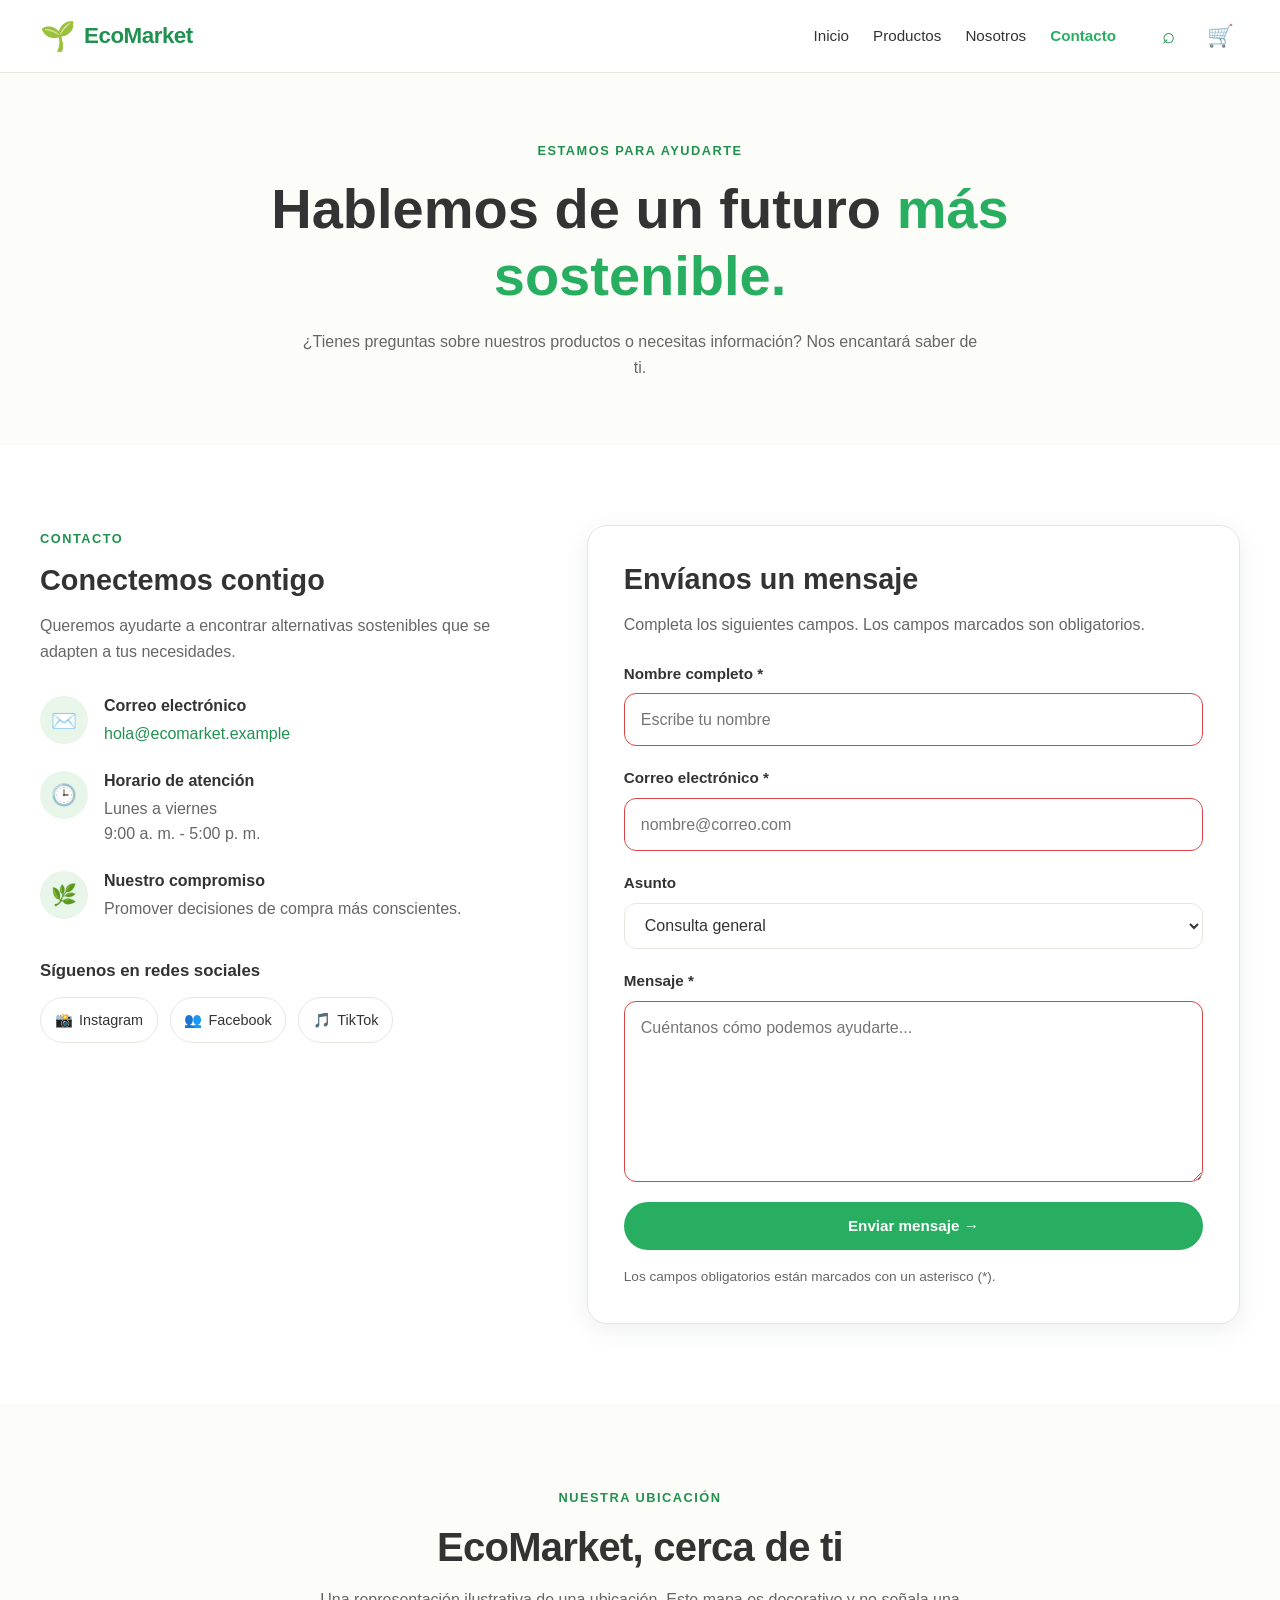
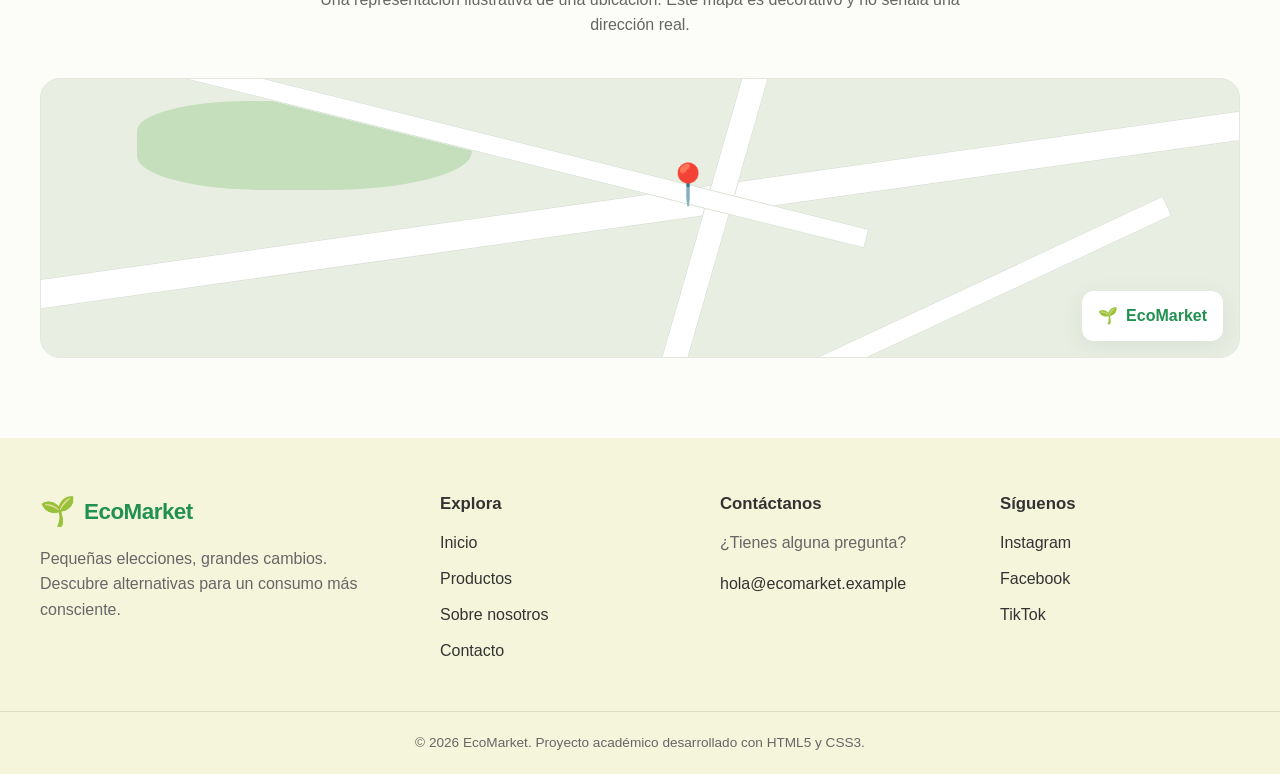
==== views/contacto.html @ 6c102ef0 "feat: :pushpin: feat(contacto): Crear página de contacto con formulario y mapa ilustrativo Se incorp" ====
<!DOCTYPE html>
<html lang="es">

<head>
    <meta charset="UTF-8">
    <meta name="viewport" content="width=device-width, initial-scale=1.0">

    <meta name="description"
        content="Contacta con EcoMarket para resolver tus dudas sobre nuestros productos ecológicos y sostenibles.">

    <title>Contacto | EcoMarket</title>

    <!-- Hojas de estilo -->
    <link rel="stylesheet" href="../css/main.css">
    <link rel="stylesheet" href="../css/layout.css">
    <link rel="stylesheet" href="../css/components.css">
    <link rel="stylesheet" href="../css/animations.css">
</head>

<body>

    <!-- ENCABEZADO -->

    <header class="header">

        <div class="container header__content">

            <a href="../index.html"
                class="logo"
                aria-label="EcoMarket, página de inicio">

                <span class="logo__icon" aria-hidden="true">🌱</span>
                <span class="logo__text">EcoMarket</span>

            </a>

            <nav class="nav" aria-label="Navegación principal">

                <ul class="nav__list">

                    <li>
                        <a href="../index.html" class="nav__link">
                            Inicio
                        </a>
                    </li>

                    <li>
                        <a href="productos.html" class="nav__link">
                            Productos
                        </a>
                    </li>

                    <li>
                        <a href="sobre-nosotros.html" class="nav__link">
                            Nosotros
                        </a>
                    </li>

                    <li>
                        <a href="contacto.html"
                            class="nav__link nav__link--active"
                            aria-current="page">
                            Contacto
                        </a>
                    </li>

                </ul>

            </nav>

            <div class="header__actions">

                <a href="productos.html"
                    class="header__icon"
                    aria-label="Explorar productos">
                    ⌕
                </a>

                <a href="productos.html"
                    class="header__icon"
                    aria-label="Ver catálogo">
                    🛒
                </a>

            </div>

        </div>

    </header>


    <!-- CONTENIDO PRINCIPAL -->

    <main>

        <!-- PRESENTACIÓN -->

        <section class="contact-hero">

            <div class="container contact-hero__content">

                <span class="section__eyebrow">
                    ESTAMOS PARA AYUDARTE
                </span>

                <h1>
                    Hablemos de un futuro
                    <span>más sostenible.</span>
                </h1>

                <p>
                    ¿Tienes preguntas sobre nuestros productos o necesitas
                    información? Nos encantará saber de ti.
                </p>

            </div>

        </section>


        <!-- FORMULARIO E INFORMACIÓN -->

        <section class="container contact-layout">

            <!-- INFORMACIÓN DE CONTACTO -->

            <div class="contact-info">

                <span class="section__eyebrow">
                    CONTACTO
                </span>

                <h2>Conectemos contigo</h2>

                <p>
                    Queremos ayudarte a encontrar alternativas sostenibles
                    que se adapten a tus necesidades.
                </p>


                <article class="contact-info__item">

                    <span class="contact-info__icon"
                        aria-hidden="true">
                        ✉️
                    </span>

                    <div>
                        <h3>Correo electrónico</h3>

                        <a href="mailto:hola@ecomarket.example">
                            hola@ecomarket.example
                        </a>
                    </div>

                </article>


                <article class="contact-info__item">

                    <span class="contact-info__icon"
                        aria-hidden="true">
                        🕒
                    </span>

                    <div>
                        <h3>Horario de atención</h3>

                        <p>
                            Lunes a viernes<br>
                            9:00 a. m. - 5:00 p. m.
                        </p>
                    </div>

                </article>


                <article class="contact-info__item">

                    <span class="contact-info__icon"
                        aria-hidden="true">
                        🌿
                    </span>

                    <div>
                        <h3>Nuestro compromiso</h3>

                        <p>
                            Promover decisiones de compra más conscientes.
                        </p>
                    </div>

                </article>


                <!-- REDES SOCIALES -->

                <div class="contact-social">

                    <h3>Síguenos en redes sociales</h3>

                    <div class="contact-social__links">

                        <a href="https://www.instagram.com/"
                            target="_blank"
                            rel="noopener noreferrer"
                            aria-label="Instagram de EcoMarket">

                            <span aria-hidden="true">📸</span>
                            Instagram

                        </a>

                        <a href="https://www.facebook.com/"
                            target="_blank"
                            rel="noopener noreferrer"
                            aria-label="Facebook de EcoMarket">

                            <span aria-hidden="true">👥</span>
                            Facebook

                        </a>

                        <a href="https://www.tiktok.com/"
                            target="_blank"
                            rel="noopener noreferrer"
                            aria-label="TikTok de EcoMarket">

                            <span aria-hidden="true">🎵</span>
                            TikTok

                        </a>

                    </div>

                </div>

            </div>


            <!-- FORMULARIO -->

            <div class="contact-form-panel">

                <h2>Envíanos un mensaje</h2>

                <p class="contact-form__intro">
                    Completa los siguientes campos. Los campos marcados
                    son obligatorios.
                </p>

                <form class="contact-form" action="#" method="get">

                    <div class="form-group">

                        <label for="nombre">
                            Nombre completo *
                        </label>

                        <input
                            class="form-control"
                            type="text"
                            id="nombre"
                            name="nombre"
                            placeholder="Escribe tu nombre"
                            autocomplete="name"
                            minlength="2"
                            required>

                    </div>


                    <div class="form-group">

                        <label for="email">
                            Correo electrónico *
                        </label>

                        <input
                            class="form-control"
                            type="email"
                            id="email"
                            name="email"
                            placeholder="nombre@correo.com"
                            autocomplete="email"
                            required>

                    </div>


                    <div class="form-group">

                        <label for="asunto">
                            Asunto
                        </label>

                        <select
                            class="form-control"
                            id="asunto"
                            name="asunto">

                            <option value="consulta">
                                Consulta general
                            </option>

                            <option value="productos">
                                Información sobre productos
                            </option>

                            <option value="sostenibilidad">
                                Sostenibilidad
                            </option>

                            <option value="otro">
                                Otro asunto
                            </option>

                        </select>

                    </div>


                    <div class="form-group">

                        <label for="mensaje">
                            Mensaje *
                        </label>

                        <textarea
                            class="form-control"
                            id="mensaje"
                            name="mensaje"
                            rows="6"
                            minlength="10"
                            placeholder="Cuéntanos cómo podemos ayudarte..."
                            required></textarea>

                    </div>


                    <button
                        class="btn btn--primary contact-form__submit"
                        type="submit">

                        Enviar mensaje →

                    </button>

                    <p class="contact-form__note">
                        Los campos obligatorios están marcados con un
                        asterisco (*).
                    </p>

                </form>

            </div>

        </section>


        <!-- MAPA ESTÁTICO ILUSTRATIVO -->

        <section class="contact-location section">

            <div class="container">

                <div class="section__heading">

                    <span class="section__eyebrow">
                        NUESTRA UBICACIÓN
                    </span>

                    <h2>EcoMarket, cerca de ti</h2>

                    <p>
                        Una representación ilustrativa de una ubicación.
                        Este mapa es decorativo y no señala una dirección real.
                    </p>

                </div>


                <div class="contact-map"
                    role="img"
                    aria-label="Mapa ilustrativo con calles, zona verde y un marcador de ubicación">

                    <div class="contact-map__park"></div>

                    <div class="contact-map__road contact-map__road--one"></div>

                    <div class="contact-map__road contact-map__road--two"></div>

                    <div class="contact-map__road contact-map__road--three"></div>

                    <div class="contact-map__road contact-map__road--four"></div>

                    <div class="contact-map__marker" aria-hidden="true">
                        📍
                    </div>

                    <div class="contact-map__label">
                        <span aria-hidden="true">🌱</span>
                        EcoMarket
                    </div>

                </div>

            </div>

        </section>

    </main>


    <!-- PIE DE PÁGINA -->

    <footer class="footer">

        <div class="container footer__content">

            <div class="footer__brand">

                <a href="../index.html" class="logo logo--footer">

                    <span class="logo__icon" aria-hidden="true">🌱</span>
                    <span class="logo__text">EcoMarket</span>

                </a>

                <p>
                    Pequeñas elecciones, grandes cambios.
                    Descubre alternativas para un consumo más consciente.
                </p>

            </div>


            <div class="footer__column">

                <h2>Explora</h2>

                <ul>
                    <li><a href="../index.html">Inicio</a></li>
                    <li><a href="productos.html">Productos</a></li>
                    <li><a href="sobre-nosotros.html">Sobre nosotros</a></li>
                    <li><a href="contacto.html">Contacto</a></li>
                </ul>

            </div>


            <div class="footer__column">

                <h2>Contáctanos</h2>

                <p>¿Tienes alguna pregunta?</p>

                <a href="mailto:hola@ecomarket.example">
                    hola@ecomarket.example
                </a>

            </div>


            <div class="footer__column">

                <h2>Síguenos</h2>

                <div class="footer__social">

                    <a href="https://www.instagram.com/"
                        target="_blank"
                        rel="noopener noreferrer">
                        Instagram
                    </a>

                    <a href="https://www.facebook.com/"
                        target="_blank"
                        rel="noopener noreferrer">
                        Facebook
                    </a>

                    <a href="https://www.tiktok.com/"
                        target="_blank"
                        rel="noopener noreferrer">
                        TikTok
                    </a>

                </div>

            </div>

        </div>


        <div class="footer__bottom">

            <div class="container">

                <p>
                    &copy; 2026 EcoMarket. Proyecto académico
                    desarrollado con HTML5 y CSS3.
                </p>

            </div>

        </div>

    </footer>

</body>

</html>
---- css/main.css ----
/* EC0MARKET - ESTILOS GENERALES
   Archivo: main.css */


/* 1. VARIABLES GLOBALES */

:root {
    /* Colores principales */
    --color-primary: #27ae60;
    --color-primary-dark: #219150;
    --color-primary-light: #e8f5e9;

    /* Colores naturales */
    --color-beige: #f5f5dc;
    --color-background: #fcfdf9;
    --color-white: #ffffff;

    /* Colores de texto */
    --color-text: #333333;
    --color-text-light: #666666;

    /* Colores complementarios */
    --color-border: #e5e7df;
    --color-earth: #8b7355;

    /* Tipografía */
    --font-primary: Arial, Helvetica, sans-serif;

    /* Tamaños */
    --container-width: 1200px;

    /* Bordes y sombras */
    --border-radius: 12px;
    --border-radius-large: 20px;

    --shadow-card: 0 6px 24px rgba(30, 60, 40, 0.08);

    /* Transiciones */
    --transition-normal: 0.3s ease;
}


/* 2. RESET CSS */

/* Elimina márgenes y rellenos predeterminados
   y facilita el cálculo de dimensiones. */

*,
*::before,
*::after {
    box-sizing: border-box;
    margin: 0;
    padding: 0;
}


/* 3. CONFIGURACIÓN DEL DOCUMENTO */

html {
    scroll-behavior: smooth;
}

body {
    min-width: 320px;
    font-family: var(--font-primary);
    font-size: 16px;
    line-height: 1.6;
    color: var(--color-text);
    background-color: var(--color-white);
}


/* 4. ELEMENTOS GENERALES */

img {
    display: block;
    max-width: 100%;
    height: auto;
}

a {
    color: inherit;
    text-decoration: none;
}

ul,
ol {
    list-style: none;
}

button,
input,
textarea,
select {
    font: inherit;
}

button,
a {
    -webkit-tap-highlight-color: transparent;
}


/* 5. SELECCIÓN DE TEXTO */

::selection {
    color: var(--color-white);
    background-color: var(--color-primary);
}


/* 6. ACCESIBILIDAD */

:focus-visible {
    outline: 3px solid var(--color-primary);
    outline-offset: 4px;
}


/* 7. TIPOGRAFÍA GENERAL */

h1,
h2,
h3,
h4 {
    line-height: 1.2;
    font-weight: 700;
}

p {
    margin-bottom: 1rem;
}

p:last-child {
    margin-bottom: 0;
}


/* 8. ESTILOS PARA DISPOSITIVOS MÓVILES */

@media (max-width: 480px) {
    body {
        font-size: 15px;
    }
}
---- css/layout.css ----
/* ECOMARKET - DISTRIBUCIÓN DE LA PÁGINA
   Archivo: layout.css */


/* 1. CONTENEDOR GENERAL */

.container {
    width: calc(100% - 2rem);
    max-width: var(--container-width);
    margin-inline: auto;
}


/* 2. ENCABEZADO Y NAVEGACIÓN */

.header {
    position: sticky;
    top: 0;
    z-index: 100;
    background-color: var(--color-white);
    border-bottom: 1px solid var(--color-border);
}

.header__content {
    display: flex;
    flex-wrap: wrap;
    align-items: center;
    justify-content: space-between;
    gap: 1rem;
    padding-block: 1rem;
}

.logo {
    display: inline-flex;
    align-items: center;
    gap: 0.5rem;
    flex-shrink: 0;
}

.logo__icon {
    font-size: 1.8rem;
    line-height: 1;
}

.logo__text {
    font-size: 1.4rem;
    font-weight: 800;
    letter-spacing: -0.5px;
    color: var(--color-primary-dark);
}

.nav {
    order: 3;
    width: 100%;
}

.nav__list {
    display: flex;
    flex-wrap: wrap;
    align-items: center;
    justify-content: center;
    gap: 0.5rem 1.25rem;
}

.nav__link {
    display: inline-block;
    padding-block: 0.35rem;
}

.header__actions {
    display: flex;
    align-items: center;
    gap: 0.75rem;
}

.header__icon {
    display: inline-flex;
    width: 2.5rem;
    height: 2.5rem;
    align-items: center;
    justify-content: center;
}


/* 3. BANNER PRINCIPAL */

.hero {
    padding-block: 3rem;
    background-color: var(--color-background);
}

.hero__content {
    position: relative;
    isolation: isolate;
    display: flex;
    align-items: center;
    min-height: clamp(360px, 38vw, 520px);
}

.hero__text {
    position: relative;
    z-index: 2;
    width: 60%;
    max-width: 620px;
}

.hero__eyebrow,
.section__eyebrow {
    display: inline-block;
    margin-bottom: 0.85rem;
    color: var(--color-primary-dark);
    font-size: 0.8rem;
    font-weight: 700;
    letter-spacing: 1.5px;
}

.hero__text h1 {
    margin-bottom: 1.25rem;
    font-size: clamp(2.2rem, 7vw, 4rem);
    letter-spacing: -1.5px;
}

.hero__text h1 span {
    color: var(--color-primary);
}

.hero__text p {
    max-width: 520px;
    margin-bottom: 1.75rem;
    color: var(--color-text-light);
}

.hero__image {
    position: absolute;
    top: 50%;
    right: -4%;
    z-index: 0;
    width: 75%;
    opacity: 1;
    transform: translateY(-50%);
    pointer-events: none;
}

.hero__image img {
    display: block;
    width: 100%;
    height: auto;
    aspect-ratio: auto;
    object-fit: contain;
    border-radius: 0;

    -webkit-mask-image: linear-gradient(
        to right,
        transparent 0%,
        rgba(0, 0, 0, 0.7) 20%,
        black 48%
    );

    mask-image: linear-gradient(
        to right,
        transparent 0%,
        rgba(0, 0, 0, 0.7) 20%,
        black 48%
    );
}


/* 4. SECCIÓN DE PRODUCTOS DESTACADOS */

.section {
    padding-block: 4rem;
}

.section__heading {
    max-width: 700px;
    margin-inline: auto;
    text-align: center;
}

.section__heading h2 {
    margin-bottom: 1rem;
    font-size: clamp(1.8rem, 5vw, 2.5rem);
    letter-spacing: -0.75px;
}

.section__heading p {
    color: var(--color-text-light);
}

.product-grid {
    display: grid;
    grid-template-columns: minmax(0, 1fr);
    gap: 1.5rem;
    margin-top: 2.5rem;
}


/* 5. ACCIÓN DESPUÉS DE LOS PRODUCTOS */

.featured__action {
    display: flex;
    justify-content: center;
    margin-top: 2.5rem;
}


/* 6. MENSAJE ECOLÓGICO */

.eco-message {
    padding-block: 3.5rem;
    background-color: var(--color-primary-dark);
    color: var(--color-white);
}

.eco-message__content {
    display: flex;
    flex-direction: column;
    align-items: flex-start;
    gap: 1.5rem;
}

.eco-message .section__eyebrow {
    color: var(--color-white);
}

.eco-message h2 {
    max-width: 650px;
    margin-bottom: 1rem;
    font-size: clamp(1.8rem, 5vw, 2.5rem);
}

.eco-message p {
    max-width: 650px;
}


/* 7. PIE DE PÁGINA */

.footer {
    padding-top: 3.5rem;
    background-color: #f5f5dc;
}

.footer__content {
    display: grid;
    grid-template-columns: minmax(0, 1fr);
    gap: 2rem;
    padding-bottom: 3rem;
}

.footer__brand {
    max-width: 350px;
}

.logo--footer {
    margin-bottom: 1rem;
}

.footer__brand p,
.footer__column p {
    color: var(--color-text-light);
}

.footer__column h2 {
    margin-bottom: 1rem;
    font-size: 1.05rem;
}

.footer__column ul,
.footer__social {
    display: flex;
    flex-direction: column;
    align-items: flex-start;
    gap: 0.65rem;
}

.footer__bottom {
    padding-block: 1.25rem;
    border-top: 1px solid rgba(51, 51, 51, 0.12);
    text-align: center;
}

.footer__bottom p {
    margin-bottom: 0;
    font-size: 0.85rem;
    color: var(--color-text-light);
}


/* 8. TABLETAS */

@media (min-width: 600px) {

    .product-grid {
        grid-template-columns: repeat(2, minmax(0, 1fr));
    }

    .footer__content {
        grid-template-columns: repeat(2, minmax(0, 1fr));
    }

    .eco-message__content {
        flex-direction: row;
        align-items: center;
        justify-content: space-between;
    }

}


/* 9. ESCRITORIO */

@media (min-width: 900px) {

    .header__content {
        flex-wrap: nowrap;
        gap: 2rem;
    }

    .nav {
        order: initial;
        width: auto;
        margin-left: auto;
    }

    .nav__list {
        gap: 1.5rem;
    }

    .hero {
        padding-block: 5rem;
    }

    .hero__content {
    min-height: clamp(420px, 38vw, 520px);
}

    .product-grid {
        grid-template-columns: repeat(3, minmax(0, 1fr));
        gap: 2rem;
    }

    .section {
        padding-block: 5rem;
    }

    .footer__content {
        grid-template-columns: 1.5fr 1fr 1fr 1fr;
        gap: 2.5rem;
    }

}

/* Banner en dispositivos móviles */

@media (max-width: 599px) {

    .hero__content {
        min-height: 440px;
    }

    .hero__text {
        width: 100%;
    }

    .hero__image {
        top: 70%;
        right: -25%;
        width: 110%;
        opacity: 0.15;
    }

}

/* =========================================
   CATÁLOGO DE PRODUCTOS
   ========================================= */

.catalog-intro {
    padding-block: 3.5rem;
    background-color: var(--color-background);
    text-align: center;
}

.catalog-intro h1 {
    max-width: 850px;
    margin: 0 auto 1rem;
    font-size: clamp(2rem, 5vw, 3.2rem);
}

.catalog-intro p {
    max-width: 700px;
    margin: 0 auto 2rem;
    color: var(--color-text-light);
}

.catalog-search {
    display: flex;
    max-width: 650px;
    gap: 0.75rem;
    margin: 0 auto;
}

.catalog-search input {
    flex: 1;
    min-width: 0;
    padding: 0.85rem 1rem;
    border: 1px solid var(--color-border);
    border-radius: 999px;
    background-color: var(--color-white);
}

.catalog-layout {
    scroll-margin-top: 100px;
    display: grid;
    grid-template-columns: minmax(0, 1fr);
    align-items: start;
    gap: 2rem;
    padding-block: 3rem 5rem;
}

.filter-sidebar {
    padding: 1.5rem;
    border: 1px solid var(--color-border);
    border-radius: var(--border-radius-large);
    background-color: var(--color-white);
}

.filter-sidebar h2 {
    margin-bottom: 1.5rem;
    font-size: 1.25rem;
}

.filter-form fieldset {
    display: flex;
    flex-direction: column;
    gap: 0.8rem;
    margin-bottom: 1.5rem;
    padding: 0;
    border: 0;
}

.filter-form legend {
    margin-bottom: 0.8rem;
    font-weight: 700;
}

.filter-form label {
    display: flex;
    align-items: center;
    gap: 0.6rem;
    color: var(--color-text-light);
    font-size: 0.92rem;
}

.filter-form input[type="checkbox"] {
    accent-color: var(--color-primary);
}

.filter-form .form-control {
    margin-bottom: 0.5rem;
}

.filter-submit {
    width: 100%;
}

.filter-reset {
    width: 100%;
    margin-top: 1rem;
    padding: 0.5rem;
    border: 0;
    color: var(--color-text-light);
    background: transparent;
    cursor: pointer;
}

.catalog-toolbar {
    display: flex;
    flex-direction: column;
    gap: 1rem;
    margin-bottom: 1.5rem;
}

.catalog-toolbar h2 {
    margin-bottom: 0.5rem;
    font-size: 1.7rem;
}

.catalog-toolbar p {
    color: var(--color-text-light);
    font-size: 0.92rem;
}

.sort-control {
    display: flex;
    flex-wrap: wrap;
    align-items: center;
    gap: 0.75rem;
    font-size: 0.9rem;
}

.sort-control select {
    max-width: 100%;
    padding: 0.6rem;
    border: 1px solid var(--color-border);
    border-radius: var(--border-radius);
    background-color: var(--color-white);
}

.catalog-grid {
    display: grid;
    grid-template-columns: minmax(0, 1fr);
    gap: 1.25rem;
}

.catalog-card .product-card__image img {
    aspect-ratio: 4 / 3;
    object-fit: cover;
}

.product-price {
    margin: 0 0 1rem;
    color: var(--color-primary-dark);
    font-size: 1.1rem;
    font-weight: 800;
}

.pagination {
    display: flex;
    flex-wrap: wrap;
    align-items: center;
    justify-content: center;
    gap: 0.5rem;
    margin-top: 3rem;
}

.pagination__link,
.pagination__arrow {
    display: inline-flex;
    width: 2.6rem;
    height: 2.6rem;
    align-items: center;
    justify-content: center;
    border: 1px solid var(--color-border);
    border-radius: 50%;
    background-color: var(--color-white);
    transition:
        color var(--transition-normal),
        background-color var(--transition-normal);
}

.pagination__link:hover,
.pagination__arrow:hover,
.pagination__link--active {
    color: var(--color-white);
    background-color: var(--color-primary);
}

.visually-hidden {
    position: absolute;
    width: 1px;
    height: 1px;
    overflow: hidden;
    clip: rect(0, 0, 0, 0);
    white-space: nowrap;
    clip-path: inset(50%);
}

@media (min-width: 600px) {

    .catalog-grid {
        grid-template-columns: repeat(2, minmax(0, 1fr));
    }

    .catalog-toolbar {
        flex-direction: row;
        align-items: center;
        justify-content: space-between;
    }

}

@media (min-width: 900px) {

    .catalog-layout {
        grid-template-columns: 225px minmax(0, 1fr);
        gap: 2rem;
    }

    .filter-sidebar {
        position: sticky;
        top: 110px;
    }

}

@media (min-width: 1100px) {

    .catalog-grid {
        grid-template-columns: repeat(4, minmax(0, 1fr));
        gap: 1rem;
    }

}

@media (max-width: 480px) {

    .catalog-search {
        flex-direction: column;
    }

    .catalog-search .btn {
        width: 100%;
    }

}

/* =========================================
   SOBRE NOSOTROS
   ========================================= */

.about-hero {
    padding-block: 4rem;
    background-color: var(--color-background);
    text-align: center;
}

.about-hero__content {
    max-width: 900px;
}

.about-hero h1 {
    margin-bottom: 1.25rem;
    font-size: clamp(2.2rem, 6vw, 3.8rem);
    letter-spacing: -1px;
}

.about-hero h1 span {
    color: var(--color-primary);
}

.about-hero p {
    max-width: 720px;
    margin: 0 auto 1.75rem;
    color: var(--color-text-light);
}

.story__content {
    display: flex;
    flex-direction: column;
    gap: 2.5rem;
    align-items: center;
}

.story__image {
    width: 100%;
    overflow: hidden;
    border-radius: var(--border-radius-large);
    background-color: var(--color-primary-light);
}

.story__image img {
    width: 100%;
    height: 100%;
    object-fit: cover;
}

.story__text {
    width: 100%;
    max-width: 600px;
}

.story__text h2 {
    margin-bottom: 1.25rem;
    font-size: clamp(1.8rem, 5vw, 2.5rem);
}

.story__text p {
    color: var(--color-text-light);
}

.mission {
    background-color: var(--color-background);
}

.mission__content {
    display: grid;
    grid-template-columns: minmax(0, 1fr);
    gap: 1.5rem;
}

.values-grid {
    display: grid;
    grid-template-columns: minmax(0, 1fr);
    gap: 1.5rem;
    margin-top: 2.5rem;
}

.testimonials {
    background-color: var(--color-background);
}

.testimonial-track {
    display: grid;
    grid-template-columns: minmax(0, 1fr);
    gap: 1.5rem;
    margin-top: 2.5rem;
}

.about-cta {
    padding-block: 3.5rem;
    color: var(--color-white);
    background-color: var(--color-primary-dark);
}

.about-cta__content {
    display: flex;
    flex-direction: column;
    align-items: flex-start;
    gap: 1.5rem;
}

.about-cta h2 {
    max-width: 700px;
    margin-bottom: 1rem;
    font-size: clamp(1.8rem, 5vw, 2.5rem);
}

.about-cta p {
    max-width: 700px;
}

@media (min-width: 600px) {

    .mission__content {
        grid-template-columns: repeat(2, minmax(0, 1fr));
    }

    .values-grid {
        grid-template-columns: repeat(2, minmax(0, 1fr));
    }

    .testimonial-track {
        grid-template-columns: repeat(2, minmax(0, 1fr));
    }

    .about-cta__content {
        flex-direction: row;
        align-items: center;
        justify-content: space-between;
    }

}

@media (min-width: 900px) {

    .about-hero {
        padding-block: 5.5rem;
    }

    .story__content {
        flex-direction: row;
        align-items: center;
        gap: 4rem;
    }

    .story__image,
    .story__text {
        flex: 1;
        min-width: 0;
    }

    .story__image img {
        aspect-ratio: 4 / 3;
        object-fit: cover;
    }

    .values-grid {
        grid-template-columns: repeat(4, minmax(0, 1fr));
    }

    .testimonial-track {
        grid-template-columns: repeat(3, minmax(0, 1fr));
    }

}

/* =========================================
   PÁGINA DE CONTACTO
   ========================================= */

.contact-hero {
    padding-block: 4rem;
    background-color: var(--color-background);
    text-align: center;
}

.contact-hero__content {
    max-width: 850px;
}

.contact-hero h1 {
    margin-bottom: 1.25rem;
    font-size: clamp(2.2rem, 6vw, 3.5rem);
}

.contact-hero h1 span {
    color: var(--color-primary);
}

.contact-hero p {
    max-width: 680px;
    margin-inline: auto;
    color: var(--color-text-light);
}

.contact-layout {
    display: grid;
    grid-template-columns: minmax(0, 1fr);
    align-items: start;
    gap: 2rem;
    padding-block: 4rem;
}

.contact-info h2,
.contact-form-panel h2 {
    margin-bottom: 1rem;
    font-size: 1.8rem;
}

.contact-info > p {
    margin-bottom: 2rem;
    color: var(--color-text-light);
}

.contact-info__item {
    display: flex;
    align-items: flex-start;
    gap: 1rem;
    margin-bottom: 1.5rem;
}

.contact-info__icon {
    display: inline-flex;
    width: 3rem;
    height: 3rem;
    flex-shrink: 0;
    align-items: center;
    justify-content: center;
    border-radius: 50%;
    background-color: var(--color-primary-light);
    font-size: 1.3rem;
}

.contact-info__item h3 {
    margin-bottom: 0.35rem;
    font-size: 1rem;
}

.contact-info__item p {
    color: var(--color-text-light);
}

.contact-info__item a {
    color: var(--color-primary-dark);
    overflow-wrap: anywhere;
}

.contact-social {
    margin-top: 2.5rem;
}

.contact-social h3 {
    margin-bottom: 1rem;
    font-size: 1.05rem;
}

.contact-social__links {
    display: flex;
    flex-wrap: wrap;
    gap: 0.75rem;
}

.contact-form-panel {
    padding: 1.5rem;
    border: 1px solid var(--color-border);
    border-radius: var(--border-radius-large);
    background-color: var(--color-white);
    box-shadow: var(--shadow-card);
}

.contact-form__intro {
    margin-bottom: 1.5rem;
    color: var(--color-text-light);
}

.contact-form__submit {
    width: 100%;
}

.contact-form__note {
    margin-top: 1rem;
    color: var(--color-text-light);
    font-size: 0.85rem;
}

.contact-location {
    background-color: var(--color-background);
}

.contact-map {
    position: relative;
    min-height: 280px;
    margin-top: 2.5rem;
    overflow: hidden;
    border: 1px solid var(--color-border);
    border-radius: var(--border-radius-large);
    background-color: #e9eee3;
}

.contact-map__park {
    position: absolute;
    top: 8%;
    left: 8%;
    width: 28%;
    height: 32%;
    border-radius: 35% 60% 45% 40%;
    background-color: #c5dfbd;
}

.contact-map__road {
    position: absolute;
    z-index: 1;
    background-color: #ffffff;
    border: 1px solid #dce2d7;
}

.contact-map__road--one {
    top: 42%;
    left: -5%;
    width: 110%;
    height: 30px;
    transform: rotate(-8deg);
}

.contact-map__road--two {
    top: -10%;
    left: 55%;
    width: 26px;
    height: 125%;
    transform: rotate(16deg);
}

.contact-map__road--three {
    top: 15%;
    left: -5%;
    width: 75%;
    height: 20px;
    transform: rotate(14deg);
}

.contact-map__road--four {
    right: 4%;
    bottom: 12%;
    width: 42%;
    height: 22px;
    transform: rotate(-25deg);
}

.contact-map__marker {
    position: absolute;
    top: 38%;
    left: 54%;
    z-index: 2;
    font-size: 2.5rem;
    transform: translate(-50%, -50%);
}

.contact-map__label {
    position: absolute;
    right: 1rem;
    bottom: 1rem;
    z-index: 3;
    display: flex;
    align-items: center;
    gap: 0.5rem;
    padding: 0.75rem 1rem;
    border-radius: var(--border-radius);
    background-color: var(--color-white);
    box-shadow: var(--shadow-card);
    color: var(--color-primary-dark);
    font-weight: 700;
}

@media (min-width: 800px) {

    .contact-layout {
        grid-template-columns: minmax(0, 0.85fr) minmax(0, 1.15fr);
        gap: 4rem;
        padding-block: 5rem;
    }

    .contact-form-panel {
        padding: 2.25rem;
    }

}
---- css/components.css ----
/* ECOMARKET - COMPONENTES VISUALES
   Archivo: components.css */

/* 1. ENLACES DE NAVEGACIÓN */

.nav__link {
    color: var(--color-text);
    font-size: 0.95rem;
    font-weight: 500;
    transition: color var(--transition-normal);
}

.nav__link:hover,
.nav__link--active {
    color: var(--color-primary);
}

.nav__link--active {
    font-weight: 700;
}

/* 2. ICONOS DEL ENCABEZADO */

.header__icon {
    border: 1px solid transparent;
    border-radius: 50%;
    color: var(--color-primary-dark);
    font-size: 1.35rem;
    transition:
        background-color var(--transition-normal),
        color var(--transition-normal);
}

.header__icon:hover {
    color: var(--color-white);
    background-color: var(--color-primary);
}


/* 3. BOTONES GENERALES */

.btn {
    display: inline-flex;
    min-height: 44px;
    align-items: center;
    justify-content: center;
    gap: 0.6rem;
    padding: 0.8rem 1.4rem;
    border: 2px solid transparent;
    border-radius: 999px;
    font-size: 0.95rem;
    font-weight: 700;
    line-height: 1.2;
    text-align: center;
    cursor: pointer;
    transition:
        background-color var(--transition-normal),
        color var(--transition-normal),
        border-color var(--transition-normal);
}


/* Botón principal */

.btn--primary {
    color: var(--color-white);
    background-color: var(--color-primary);
}

.btn--primary:hover {
    background-color: var(--color-primary-dark);
}


/* Botón secundario con contorno */

.btn--outline {
    color: var(--color-primary-dark);
    background-color: transparent;
    border-color: var(--color-primary);
}

.btn--outline:hover {
    color: var(--color-white);
    background-color: var(--color-primary);
}


/* Botón claro para fondos oscuros */

.btn--light {
    color: var(--color-primary-dark);
    background-color: var(--color-white);
}

.btn--light:hover {
    color: var(--color-white);
    background-color: var(--color-earth);
}


/* 4. TARJETAS DE PRODUCTOS */

.product-card {
    display: flex;
    min-width: 0;
    flex-direction: column;
    overflow: hidden;
    background-color: var(--color-white);
    border: 1px solid var(--color-border);
    border-radius: var(--border-radius-large);
    box-shadow: var(--shadow-card);
    transition:
        box-shadow var(--transition-normal),
        border-color var(--transition-normal);
}


/* Imagen de la tarjeta */

.product-card__image {
    overflow: hidden;
    background-color: var(--color-primary-light);
}

.product-card__image img {
    width: 100%;
    aspect-ratio: 4 / 3;
    object-fit: cover;
    transition: transform var(--transition-normal);
}


/* Información del producto */

.product-card__content {
    display: flex;
    flex: 1;
    flex-direction: column;
    align-items: flex-start;
    padding: 1.35rem;
}

.product-card__category {
    display: inline-block;
    margin-bottom: 0.65rem;
    padding: 0.3rem 0.7rem;
    border-radius: 999px;
    color: var(--color-primary-dark);
    background-color: var(--color-primary-light);
    font-size: 0.75rem;
    font-weight: 700;
}

.product-card h3 {
    margin-bottom: 0.75rem;
    font-size: 1.2rem;
    color: var(--color-text);
}

.product-card p {
    flex: 1;
    margin-bottom: 1.25rem;
    color: var(--color-text-light);
    font-size: 0.92rem;
}


/* 5. FORMULARIOS */

.form-group {
    display: flex;
    flex-direction: column;
    gap: 0.45rem;
    margin-bottom: 1.25rem;
}

.form-group label {
    font-size: 0.95rem;
    font-weight: 700;
}

.form-control {
    width: 100%;
    min-height: 46px;
    padding: 0.8rem 1rem;
    border: 1px solid var(--color-border);
    border-radius: var(--border-radius);
    color: var(--color-text);
    background-color: var(--color-white);
    transition:
        border-color var(--transition-normal),
        box-shadow var(--transition-normal);
}

textarea.form-control {
    min-height: 150px;
    resize: vertical;
}

.form-control:focus {
    border-color: var(--color-primary);
    outline: 2px solid transparent;
    box-shadow: 0 0 0 3px rgba(39, 174, 96, 0.15);
}


/* 6. ELEMENTOS REUTILIZABLES */

.badge {
    display: inline-flex;
    align-items: center;
    padding: 0.35rem 0.75rem;
    border-radius: 999px;
    font-size: 0.8rem;
    font-weight: 700;
}

.badge--available {
    color: #176b37;
    background-color: #e3f5e8;
}

.badge--unavailable {
    color: #a12626;
    background-color: #fde8e8;
}


/* 7. ENLACES DEL PIE DE PÁGINA */

.footer__column a {
    transition: color var(--transition-normal);
}

.footer__column a:hover {
    color: var(--color-primary-dark);
}


/* 8. REDES SOCIALES */

.footer__social a {
    display: inline-block;
    color: var(--color-text);
    transition:
        color var(--transition-normal),
        transform var(--transition-normal);
}

.footer__social a:hover {
    color: var(--color-primary-dark);
}


/* 9. ACCESIBILIDAD */

.btn:focus-visible,
.nav__link:focus-visible,
.header__icon:focus-visible {
    outline: 3px solid var(--color-primary);
    outline-offset: 3px;
}


/* 10. AJUSTES PARA MÓVILES */

@media (max-width: 480px) {

    .btn {
        padding: 0.75rem 1.1rem;
        font-size: 0.9rem;
    }

    .product-card__content {
        padding: 1.1rem;
    }

}

/* FAVORITOS DEL CATÁLOGO */

.favorite-input {
    position: absolute;
    width: 1px;
    height: 1px;
    opacity: 0;
}

.favorite-button {
    display: inline-flex;
    align-items: center;
    gap: 0.4rem;
    margin-top: 1rem;
    padding: 0.5rem 0.8rem;
    border: 1px solid var(--color-border);
    border-radius: 999px;
    color: var(--color-text-light);
    background-color: var(--color-white);
    font-size: 0.85rem;
    cursor: pointer;
    transition:
        color var(--transition-normal),
        background-color var(--transition-normal),
        border-color var(--transition-normal);
}

.favorite-button:hover,
.favorite-input:checked + .favorite-button {
    border-color: #e9a0a0;
    color: #c73535;
    background-color: #fff0f0;
}

.favorite-input:focus-visible + .favorite-button {
    outline: 3px solid var(--color-primary);
    outline-offset: 3px;
}

/* =========================================
   COMPONENTES DE SOBRE NOSOTROS
   ========================================= */

.mission-card,
.value-card,
.testimonial-card {
    height: 100%;
    padding: 1.75rem;
    border: 1px solid var(--color-border);
    border-radius: var(--border-radius-large);
    background-color: var(--color-white);
    box-shadow: var(--shadow-card);
    transition:
        transform var(--transition-normal),
        box-shadow var(--transition-normal);
}

.mission-card__icon,
.value-card__icon {
    display: inline-flex;
    width: 3.5rem;
    height: 3.5rem;
    align-items: center;
    justify-content: center;
    margin-bottom: 1.25rem;
    border-radius: 50%;
    background-color: var(--color-primary-light);
    font-size: 1.7rem;
}

.mission-card h2,
.value-card h3 {
    margin-bottom: 0.85rem;
}

.mission-card p,
.value-card p {
    color: var(--color-text-light);
}

.testimonial-card {
    display: flex;
    flex-direction: column;
    gap: 1rem;
}

.testimonial-card__person {
    display: flex;
    align-items: center;
    gap: 1rem;
}

.testimonial-card__person img {
    width: 58px;
    height: 58px;
    flex-shrink: 0;
    border-radius: 50%;
    object-fit: cover;
}

.testimonial-card__person h3 {
    margin-bottom: 0.25rem;
    font-size: 1rem;
}

.testimonial-card__person span {
    color: var(--color-text-light);
    font-size: 0.85rem;
}

.testimonial-card__stars {
    color: #d69e16;
    letter-spacing: 3px;
}

.testimonial-card blockquote {
    color: var(--color-text-light);
    font-size: 0.95rem;
    line-height: 1.8;
}

@media (hover: hover) and (prefers-reduced-motion: no-preference) {

    .mission-card:hover,
    .value-card:hover,
    .testimonial-card:hover {
        transform: translateY(-5px);
        box-shadow: 0 14px 30px rgba(30, 60, 40, 0.12);
    }

}

/* VALIDACIÓN VISUAL DEL FORMULARIO DE CONTACTO */

.contact-form .form-control:required:invalid {
    border-color: #d64545;
}

.contact-form .form-control:required:valid {
    border-color: #27ae60;
}

.contact-form .form-control:focus:required:invalid {
    box-shadow: 0 0 0 3px rgba(214, 69, 69, 0.12);
}

.contact-form .form-control:focus:required:valid {
    box-shadow: 0 0 0 3px rgba(39, 174, 96, 0.15);
}

/* Redes sociales */

.contact-social__links a {
    display: inline-flex;
    align-items: center;
    gap: 0.4rem;
    padding: 0.65rem 0.85rem;
    border: 1px solid var(--color-border);
    border-radius: 999px;
    background-color: var(--color-white);
    font-size: 0.9rem;
    transition:
        color var(--transition-normal),
        background-color var(--transition-normal),
        border-color var(--transition-normal),
        transform var(--transition-normal);
}

.contact-social__links a:hover {
    color: var(--color-primary-dark);
    border-color: var(--color-primary);
    background-color: var(--color-primary-light);
}
---- css/animations.css ----
/* ECOMARKET - ANIMACIONES Y TRANSICIONES
   Archivo: animations.css */

/* 1. TRANSICIONES DE LOS BOTONES */

.btn {
    transition:
        transform var(--transition-normal),
        background-color var(--transition-normal),
        color var(--transition-normal),
        border-color var(--transition-normal);
}


/* 2. EFECTOS DE LAS TARJETAS */

.product-card {
    transition:
        transform var(--transition-normal),
        box-shadow var(--transition-normal),
        border-color var(--transition-normal);
}


/* 3. ANIMACIONES AL INTERACTUAR CON EL CURSOR */

@media (hover: hover) and (prefers-reduced-motion: no-preference) {

    /* Elevación de las tarjetas */

    .product-card:hover {
        transform: translateY(-6px);
        box-shadow: 0 14px 30px rgba(30, 60, 40, 0.14);
        border-color: var(--color-primary-light);
    }


    /* Zoom suave de las imágenes */

    .product-card:hover .product-card__image img {
        transform: scale(1.04);
    }


    /* Movimiento sutil de los botones */

    .btn:hover {
        transform: translateY(-2px);
    }


    /* Animación de los enlaces sociales */

    .footer__social a:hover {
        transform: scale(1.04);
    }

}


/* 4. RESPETO POR LAS PREFERENCIAS DE MOVIMIENTO */

@media (prefers-reduced-motion: reduce) {

    *,
    *::before,
    *::after {
        scroll-behavior: auto !important;
        animation-duration: 0.01ms !important;
        animation-iteration-count: 1 !important;
        transition-duration: 0.01ms !important;
    }

}
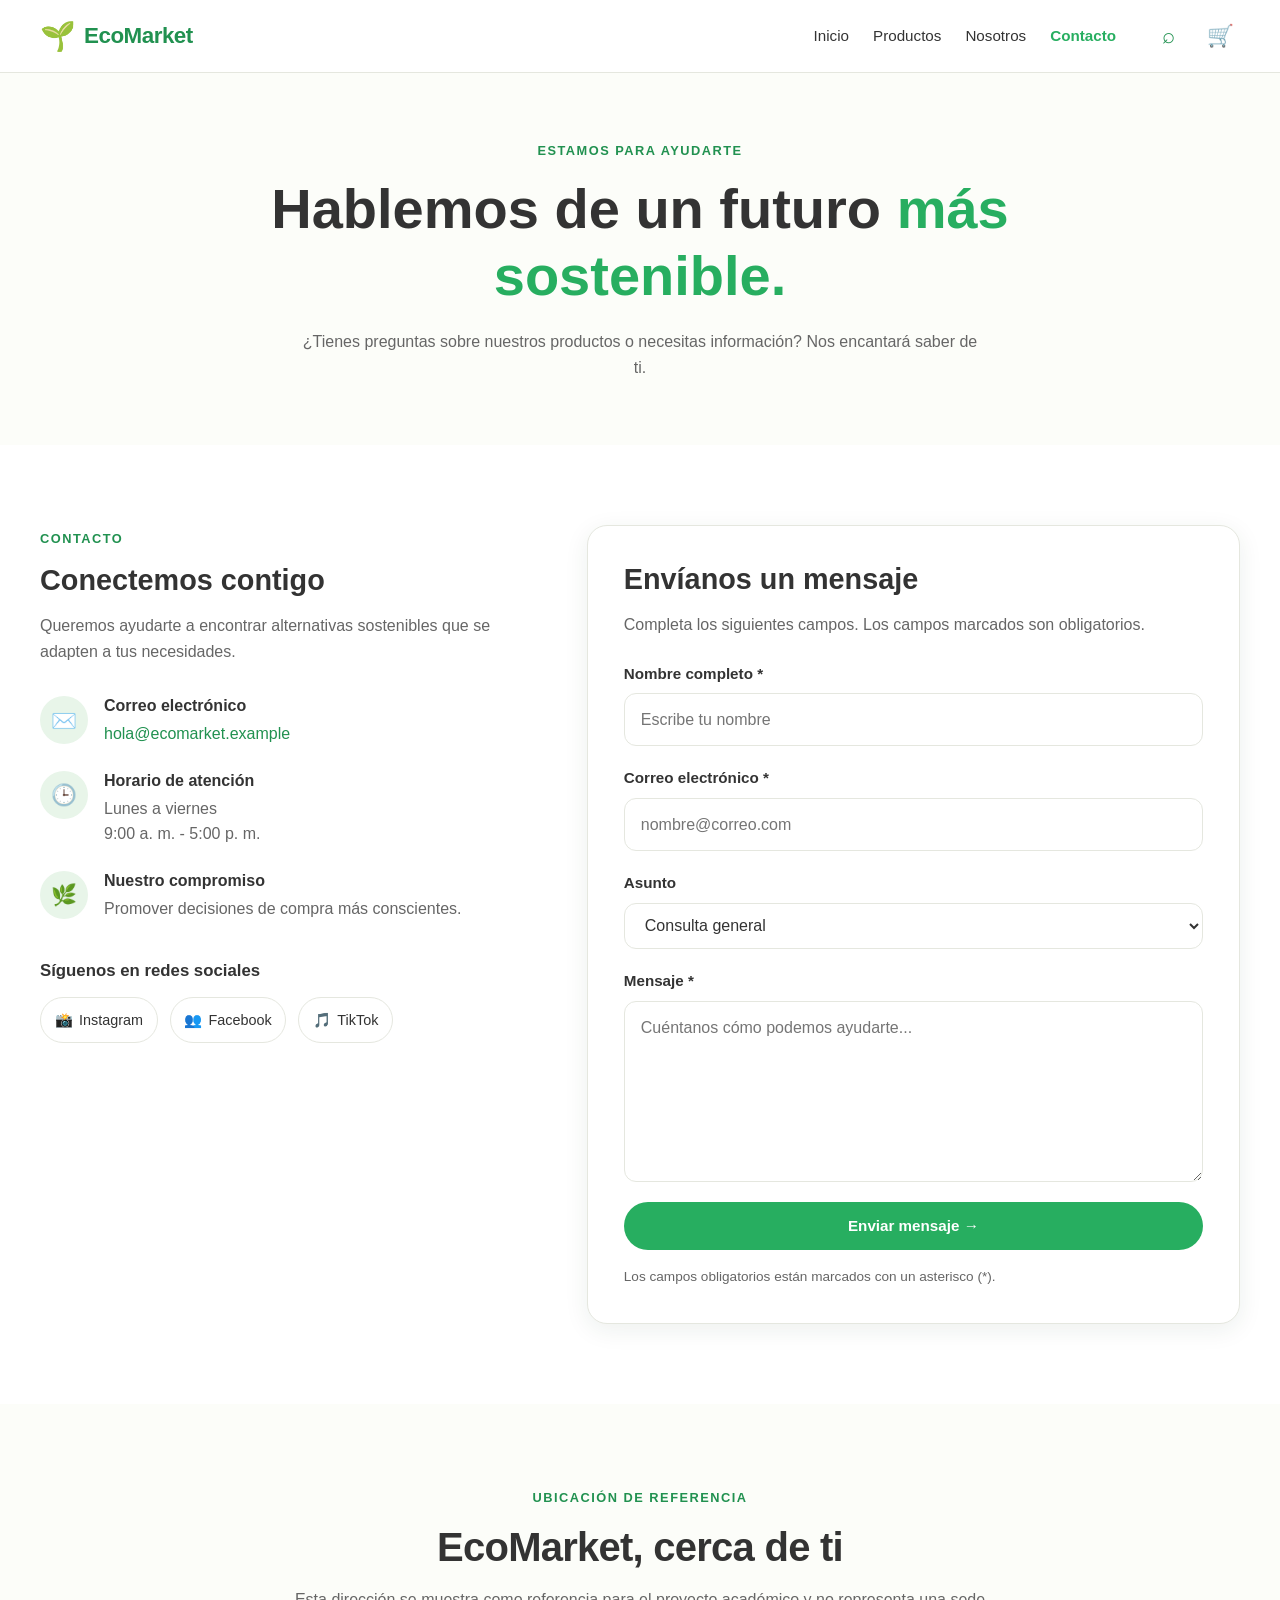
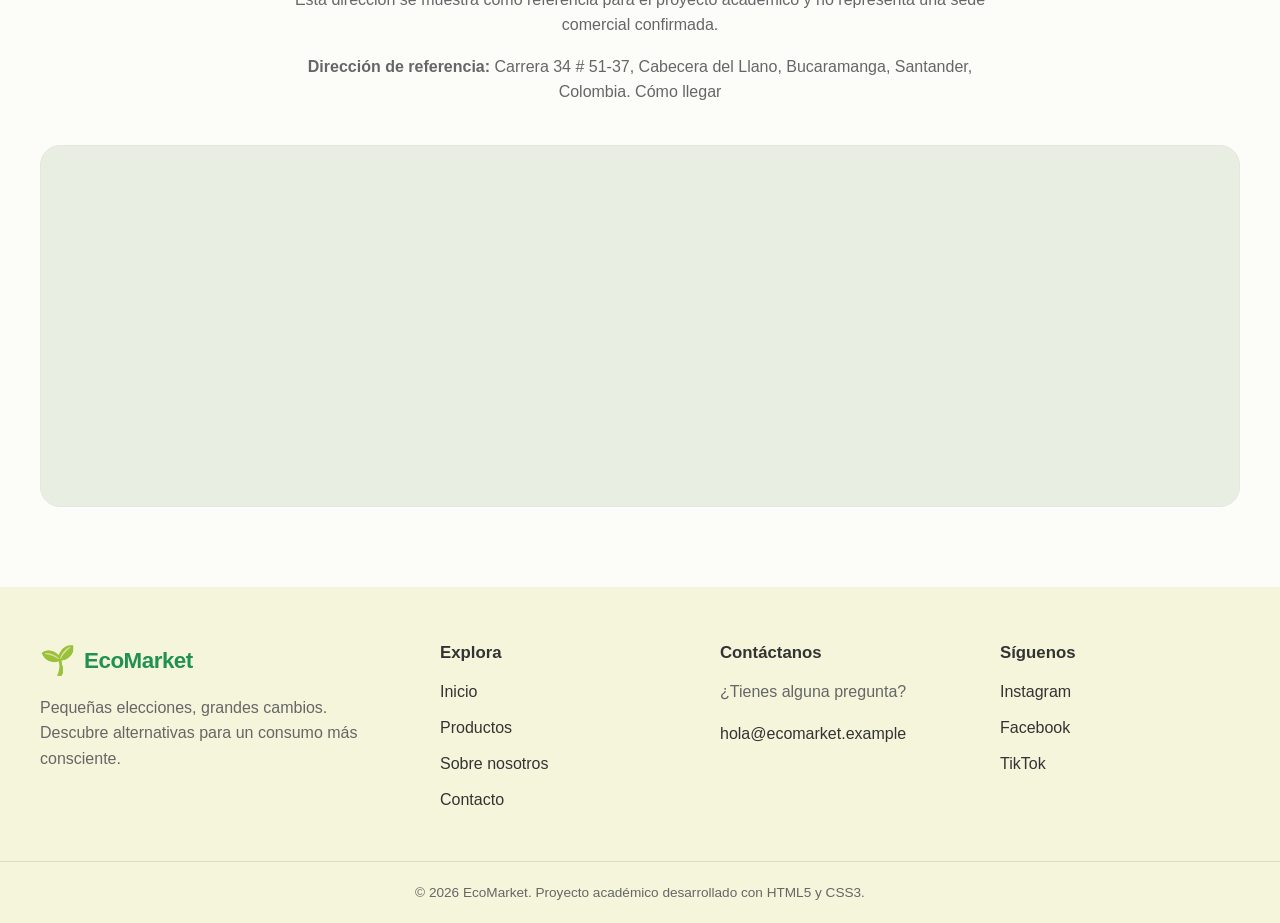
==== commit aa4edf24: "fix: :rotating_light: corregir estilos finales y completar imágenes de productos" ====
--- a/views/contacto.html
+++ b/views/contacto.html
@@ -358,7 +358,7 @@
         </section>
 
 
-        <!-- MAPA ESTÁTICO ILUSTRATIVO -->
+        <!-- MAPA DE UBICACIÓN DE REFERENCIA -->
 
         <section class="contact-location section">
 
@@ -367,42 +367,36 @@
                 <div class="section__heading">
 
                     <span class="section__eyebrow">
-                        NUESTRA UBICACIÓN
+                        UBICACIÓN DE REFERENCIA
                     </span>
 
                     <h2>EcoMarket, cerca de ti</h2>
 
                     <p>
-                        Una representación ilustrativa de una ubicación.
-                        Este mapa es decorativo y no señala una dirección real.
+                        Esta dirección se muestra como referencia para el proyecto académico y no representa una sede comercial confirmada.
                     </p>
 
+                    <p>
+                        <strong>Dirección de referencia:</strong>
+                        Carrera 34 # 51-37, Cabecera del Llano, Bucaramanga, Santander, Colombia.
+                        <a href="https://www.google.com/maps/search/?api=1&amp;query=Carrera+34+%2351-37%2C+Cabecera+del+Llano%2C+Bucaramanga%2C+Santander%2C+Colombia"
+                            target="_blank"
+                            rel="noopener noreferrer">
+                            Cómo llegar
+                        </a>
+                    </p>
+
                 </div>
 
-
-                <div class="contact-map"
-                    role="img"
-                    aria-label="Mapa ilustrativo con calles, zona verde y un marcador de ubicación">
-
-                    <div class="contact-map__park"></div>
-
-                    <div class="contact-map__road contact-map__road--one"></div>
-
-                    <div class="contact-map__road contact-map__road--two"></div>
-
-                    <div class="contact-map__road contact-map__road--three"></div>
-
-                    <div class="contact-map__road contact-map__road--four"></div>
-
-                    <div class="contact-map__marker" aria-hidden="true">
-                        📍
-                    </div>
-
-                    <div class="contact-map__label">
-                        <span aria-hidden="true">🌱</span>
-                        EcoMarket
-                    </div>
-
+                <div class="contact-map">
+                    <iframe
+                        src="https://www.google.com/maps?q=Carrera+34+%2351-37%2C+Cabecera+del+Llano%2C+Bucaramanga%2C+Santander%2C+Colombia&amp;output=embed"
+                        title="Mapa de Google Maps: Carrera 34 # 51-37, Cabecera del Llano, Bucaramanga"
+                        style="display: block; width: 100%; height: 360px; border: 0;"
+                        loading="lazy"
+                        referrerpolicy="strict-origin-when-cross-origin"
+                        allowfullscreen>
+                    </iframe>
                 </div>
 
             </div>
--- a/css/layout.css
+++ b/css/layout.css
@@ -701,11 +701,30 @@
     background-color: var(--color-background);
 }
 
+/* VENTANA DEL CARRUSEL */
+
+.testimonial-viewport {
+    width: 100%;
+    max-width: 1008px;
+    margin: 2.5rem auto 0;
+    overflow: hidden;
+}
+
+/* FILA DE TESTIMONIOS */
+
 .testimonial-track {
-    display: grid;
-    grid-template-columns: minmax(0, 1fr);
+    display: flex;
+    flex-wrap: nowrap;
     gap: 1.5rem;
-    margin-top: 2.5rem;
+    width: max-content;
+    margin: 0;
+    animation: testimonial-scroll 30s linear infinite;
+}
+
+/* PAUSAR AL PASAR EL CURSOR */
+
+.testimonial-viewport:hover .testimonial-track {
+    animation-play-state: paused;
 }
 
 .about-cta {
@@ -741,10 +760,6 @@
         grid-template-columns: repeat(2, minmax(0, 1fr));
     }
 
-    .testimonial-track {
-        grid-template-columns: repeat(2, minmax(0, 1fr));
-    }
-
     .about-cta__content {
         flex-direction: row;
         align-items: center;
@@ -778,10 +793,6 @@
 
     .values-grid {
         grid-template-columns: repeat(4, minmax(0, 1fr));
-    }
-
-    .testimonial-track {
-        grid-template-columns: repeat(3, minmax(0, 1fr));
     }
 
 }
@@ -1006,3 +1017,4 @@
     }
 
 }
+
--- a/css/components.css
+++ b/css/components.css
@@ -321,10 +321,19 @@
    COMPONENTES DE SOBRE NOSOTROS
    ========================================= */
 
+.mission-card {
+    display: flex;
+    flex-direction: column;
+}
+
+.mission-card,
+.value-card {
+    height: 100%;
+}
+
 .mission-card,
 .value-card,
 .testimonial-card {
-    height: 100%;
     padding: 1.75rem;
     border: 1px solid var(--color-border);
     border-radius: var(--border-radius-large);
@@ -362,6 +371,9 @@
     display: flex;
     flex-direction: column;
     gap: 1rem;
+    flex: 0 0 320px;
+    width: 320px;
+    min-width: 0;
 }
 
 .testimonial-card__person {
@@ -412,7 +424,7 @@
 
 /* VALIDACIÓN VISUAL DEL FORMULARIO DE CONTACTO */
 
-.contact-form .form-control:required:invalid {
+.contact-form .form-control:required:invalid:not(:placeholder-shown) {
     border-color: #d64545;
 }
 
@@ -420,7 +432,7 @@
     border-color: #27ae60;
 }
 
-.contact-form .form-control:focus:required:invalid {
+.contact-form .form-control:focus:required:invalid:not(:placeholder-shown) {
     box-shadow: 0 0 0 3px rgba(214, 69, 69, 0.12);
 }
 
@@ -450,4 +462,28 @@
     color: var(--color-primary-dark);
     border-color: var(--color-primary);
     background-color: var(--color-primary-light);
-}+}
+
+/* ADAPTACIÓN A MÓVILES */
+
+@media (max-width: 600px) {
+
+    .testimonial-viewport {
+        padding-inline: max(
+            0px,
+            calc((100% - min(82vw, 320px)) / 2)
+        );
+    }
+
+    .testimonial-card {
+        flex-basis: min(82vw, 320px);
+        width: min(82vw, 320px);
+    }
+
+}
+
+.mission-card__icon svg {
+    width: 1.8rem;
+    height: 1.8rem;
+    color: var(--color-primary-dark);
+}
--- a/css/animations.css
+++ b/css/animations.css
@@ -71,4 +71,45 @@
         transition-duration: 0.01ms !important;
     }
 
+}
+
+/* =========================================
+   CARRUSEL HORIZONTAL DE TESTIMONIOS
+   ========================================= */
+
+@keyframes testimonial-scroll {
+
+    from {
+        transform: translateX(0);
+    }
+
+    to {
+        transform: translateX(calc(-50% + 0.75rem));
+    }
+
+}
+
+/* RESPETAR LA PREFERENCIA DE MOVIMIENTO REDUCIDO */
+
+@media (prefers-reduced-motion: reduce) {
+
+    .testimonial-track {
+        width: 100%;
+        flex-wrap: wrap;
+        justify-content: center;
+        animation: none;
+        transform: none;
+    }
+
+    .testimonial-card {
+        flex: 0 1 320px;
+        width: auto;
+        opacity: 1;
+        animation: none;
+    }
+
+    .testimonial-card--duplicate {
+        display: none;
+    }
+
 }
